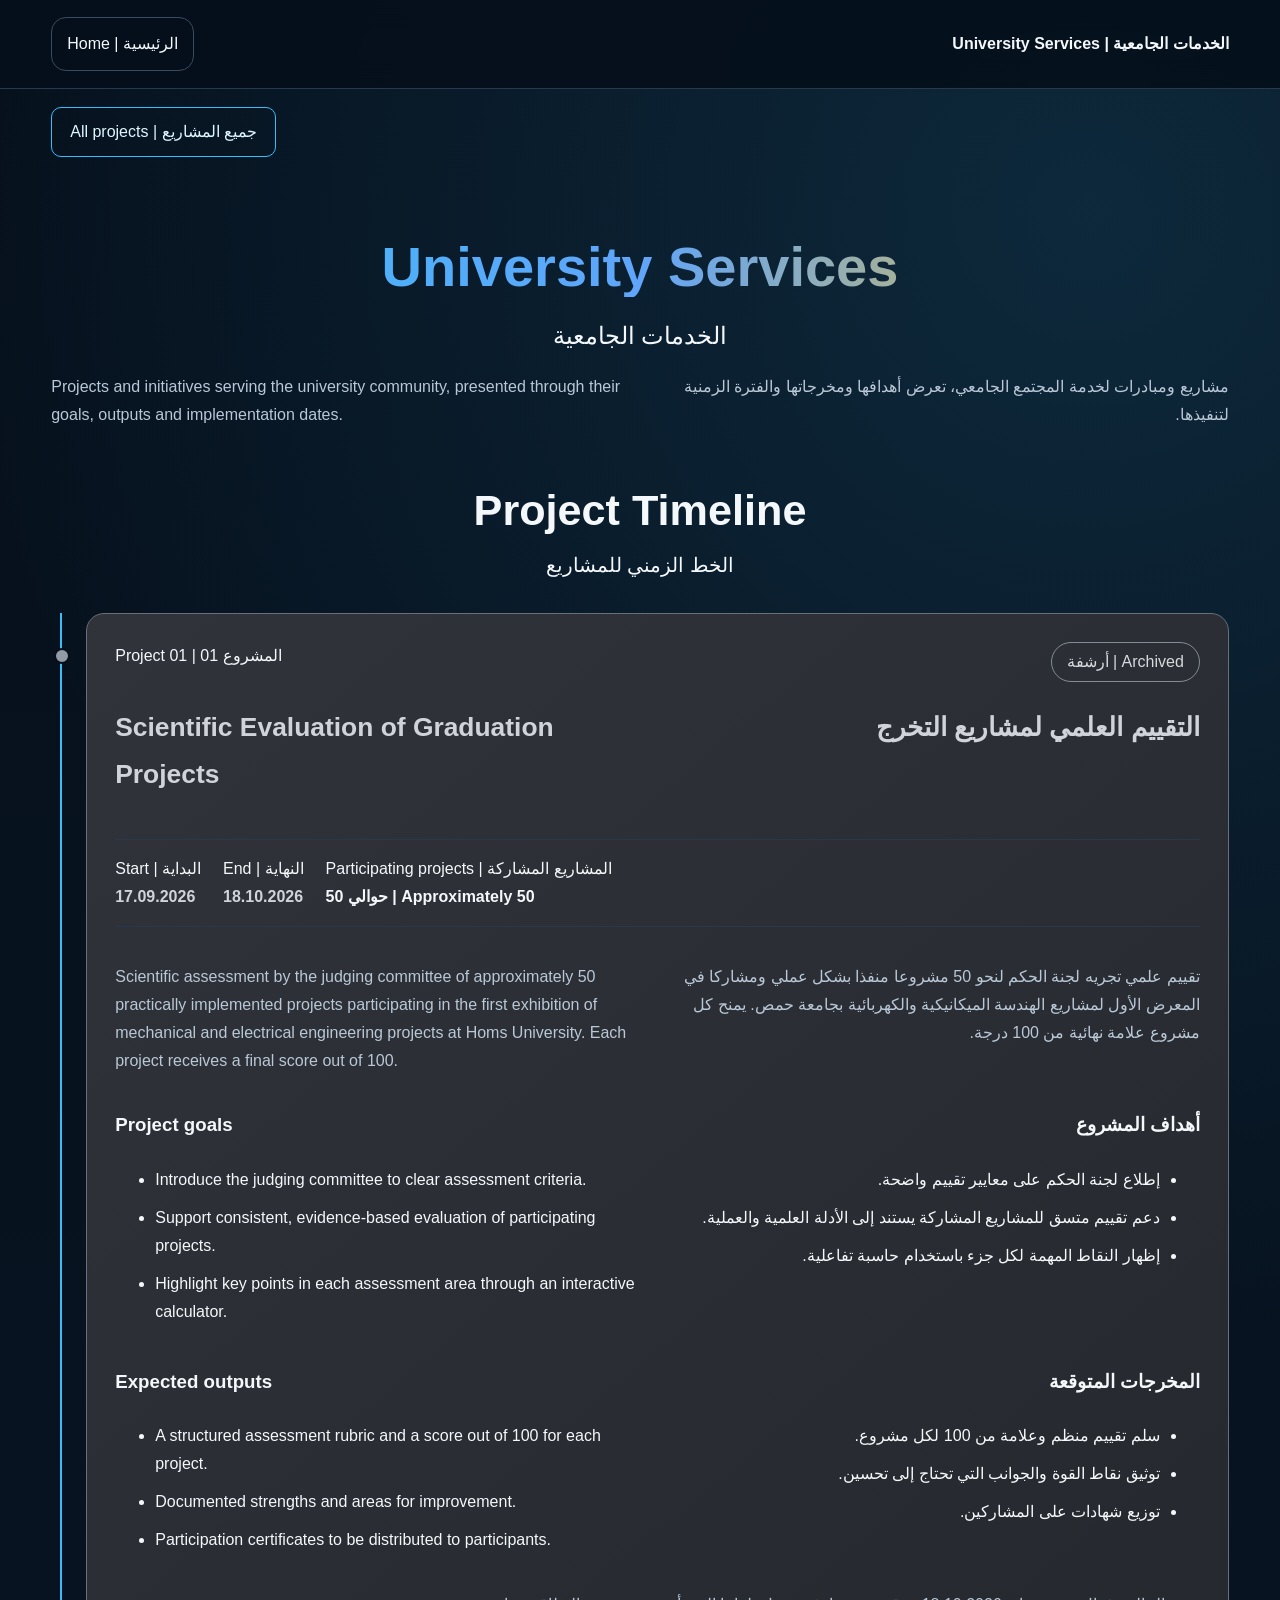
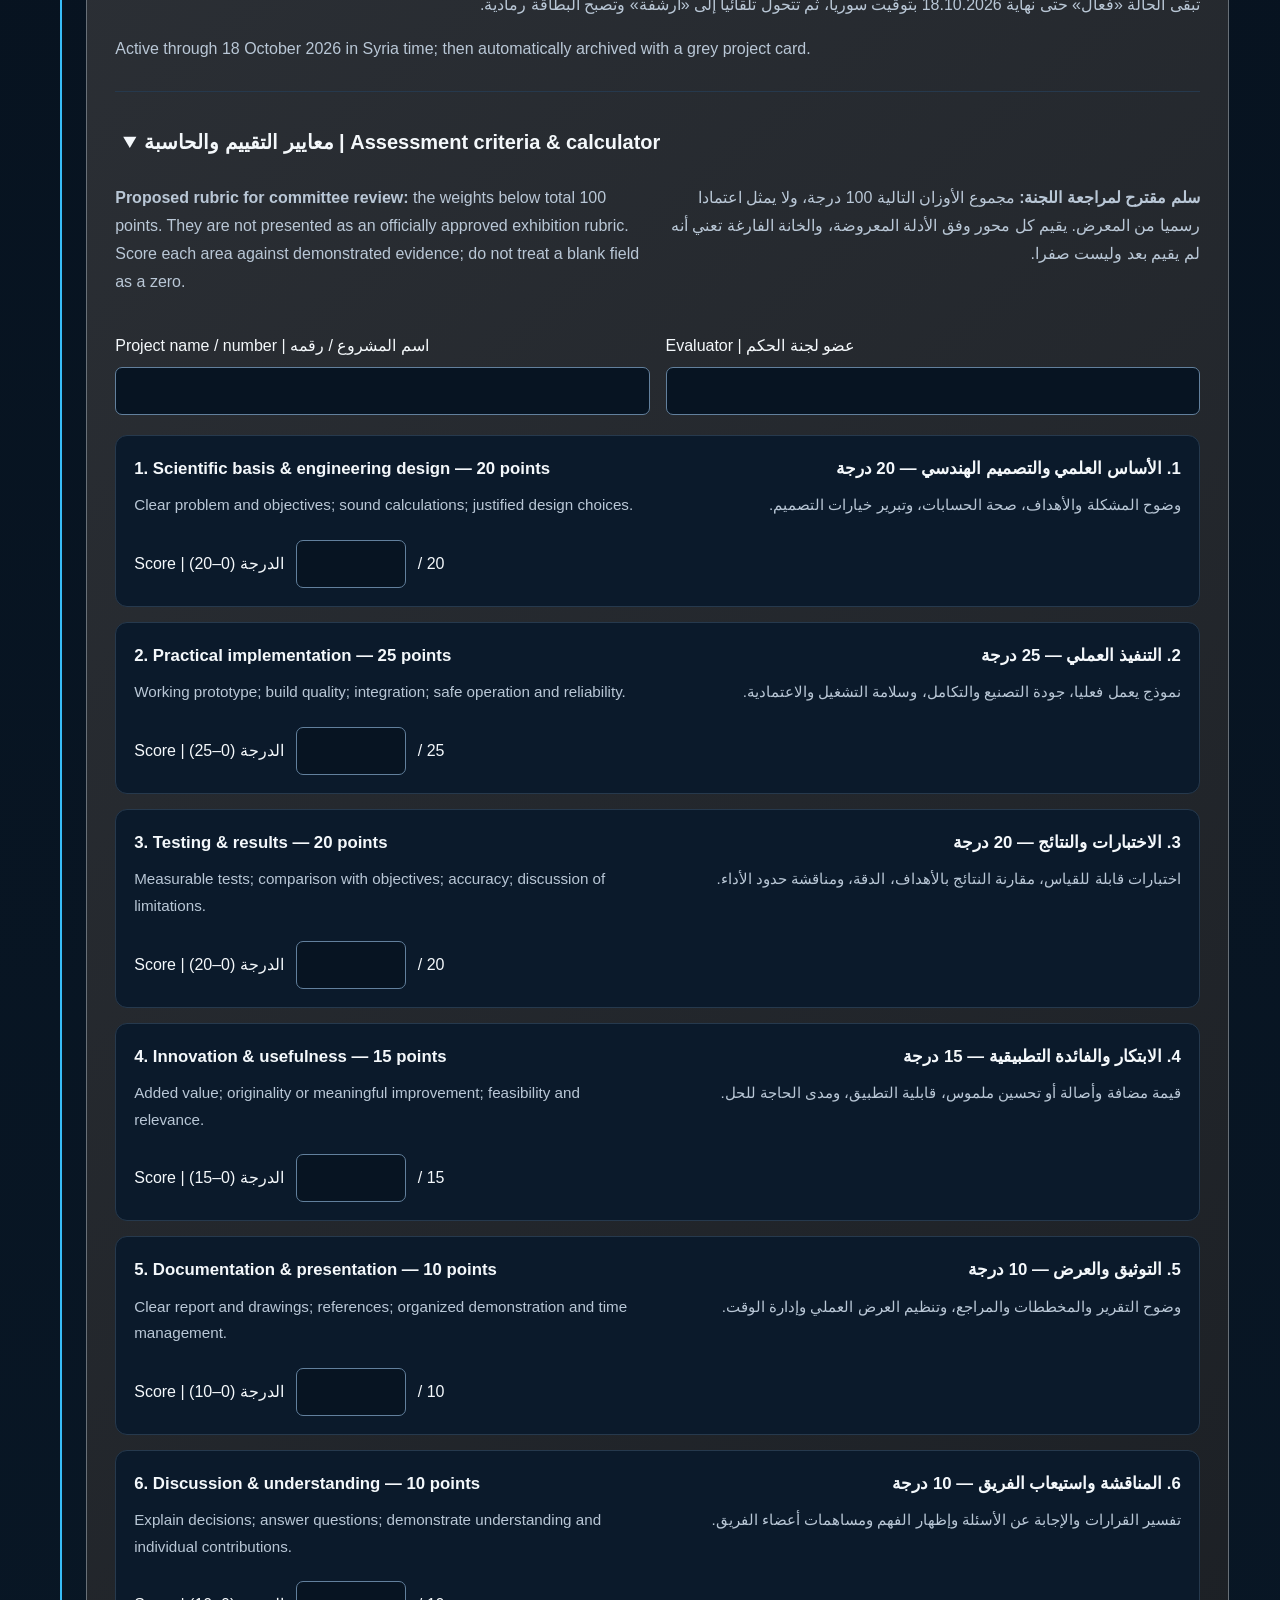
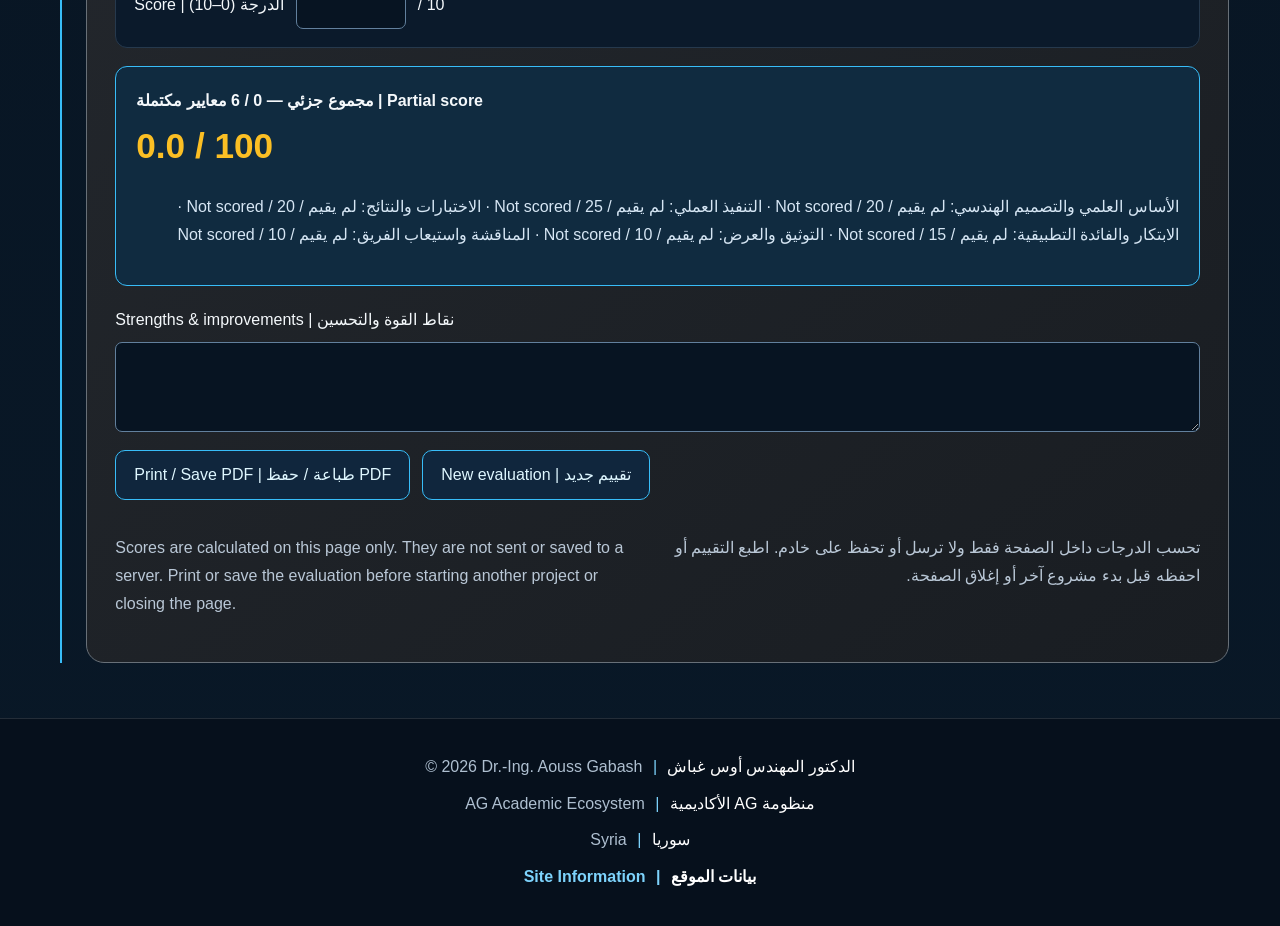
==== graduation-projects-evaluation.html @ f383e124 "Add dedicated graduation evaluation project details page" ====
<!doctype html><html lang="ar" dir="ltr"><head><meta charset="utf-8"><meta name="viewport" content="width=device-width,initial-scale=1"><title>تقييم مشاريع التخرج | Graduation Project Evaluation</title><meta name="description" content="مشاريع ومبادرات لخدمة المجتمع الجامعي، مع أهداف ومخرجات وفترات تنفيذ واضحة."><link rel="stylesheet" href="style.css"><style>
.hero{display:block;text-align:center;padding:45px 0 28px}.hero .pair{text-align:left}.hero h1{font-size:clamp(2rem,5vw,3.5rem)}nav{justify-content:space-between}.site-name{font-weight:bold}.home{font-size:1rem}.timeline{border-left:2px solid var(--blue);padding-left:24px;margin:20px 0 55px 9px}.project{position:relative;background:linear-gradient(140deg,#102d43,#0b1a2b);border:1px solid #327da0;border-radius:18px;padding:28px}.project:before{content:"";position:absolute;left:-33px;top:34px;width:12px;height:12px;border:2px solid var(--bg);border-radius:50%;background:var(--blue)}.project-head{display:flex;justify-content:space-between;gap:15px;flex-wrap:wrap}.status{border:1px solid #38bdf8;border-radius:30px;padding:5px 15px;color:#bcecff}.dates{display:flex;gap:22px;flex-wrap:wrap;margin:20px 0;padding:15px 0;border-block:1px solid var(--line)}.dates time{display:block;color:var(--gold);font-weight:bold}.project.archived{background:linear-gradient(140deg,#30343a,#191d22);border-color:#687078}.project.archived:before{background:#929aa3}.project.archived .status{border-color:#858c95;color:#d6d9dd}.project.archived h2,.project.archived time{color:#d0d4da}.project h2{font-size:1.65rem}.project .pair p{color:var(--muted)}.calculator{margin-top:28px;border-top:1px solid var(--line);padding-top:25px}.calculator summary{font-size:1.25rem}.rubric-row{border:1px solid var(--line);border-radius:12px;margin:15px 0;padding:18px;background:#0b1a2b}.rubric-row h3{font-size:1.05rem;margin:0}.rubric-row p{margin:9px 0;font-size:.95rem}.score-line{display:flex;align-items:center;gap:12px;flex-wrap:wrap;margin-top:12px}input,textarea{font:inherit;background:#071422;color:#f4f8fb;border:1px solid #62809d;border-radius:7px;padding:9px;max-width:100%}input[type=number]{width:110px}input:invalid{border-color:#fda4af}input:focus-visible,textarea:focus-visible,button:focus-visible{outline:3px solid var(--gold);outline-offset:3px}.identity{display:grid;grid-template-columns:1fr 1fr;gap:16px;margin:20px 0}.identity label{display:grid;gap:7px}.result{background:#102b40;border:1px solid #38bdf8;border-radius:12px;padding:20px;margin-top:18px}.result output{display:block;font-size:2.2rem;color:var(--gold);font-weight:bold}.feedback{color:#d6e6f4}.error{color:#fecdd3}button{font:inherit;cursor:pointer;background:#10263d}.actions{margin:18px 0}.notes{display:grid;gap:8px;margin-top:20px}.notes textarea{width:100%;min-height:90px}.muted{color:var(--muted)}.title .ar{text-align:center}
@media(max-width:680px){.timeline{padding-left:15px;margin-left:4px}.project{padding:17px}.project:before{left:-24px}.identity{grid-template-columns:1fr}.project h2{font-size:1.3rem}.site-name{font-size:.85rem}.dates{gap:14px}.home{width:auto;padding:8px 12px}}
@media print{header,.hero,.skip,footer,.actions,.calculator>summary{display:none!important}body{background:white!important;color:black!important}.container{width:100%}.timeline{border:0;margin:0;padding:0}.project,.project.archived,.rubric-row,.result{background:white!important;color:black!important;border-color:#888;box-shadow:none}.project:before{display:none}.pair p,.muted,.feedback,.project time,.result output{color:black!important}input,textarea{background:white;color:black;border:1px solid #aaa}.rubric-row{break-inside:avoid}.pair{grid-template-columns:1fr 1fr}.calculator{display:block}.project{padding:10px}}
</style></head><body>
<a class="skip" href="#main">إلى المحتوى | Skip to content</a><header><nav class="container"><a class="home" href="https://aoussgabash.com/">Home | الرئيسية</a><span class="site-name">University Services | الخدمات الجامعية</span></nav></header>
<main class="container" id="main"><div class="actions"><a class="button" href="index.html">All projects | جميع المشاريع</a></div><section class="hero"><h1 class="gradient">University Services</h1><div class="hero-ar" lang="ar">الخدمات الجامعية</div><div class="pair"><div lang="en"><p>Projects and initiatives serving the university community, presented through their goals, outputs and implementation dates.</p></div><div lang="ar" dir="rtl" class="ar"><p>مشاريع ومبادرات لخدمة المجتمع الجامعي، تعرض أهدافها ومخرجاتها والفترة الزمنية لتنفيذها.</p></div></div></section>
<div class="title"><h2>Project Timeline</h2><div class="ar" lang="ar">الخط الزمني للمشاريع</div></div>
<div class="timeline"><article class="project" aria-labelledby="project-title"><div class="project-head"><span>Project 01 | المشروع 01</span><span id="status" class="status">17.09.2026 – 18.10.2026</span></div>
<div class="pair"><div lang="en"><h2 id="project-title">Scientific Evaluation of Graduation Projects</h2></div><div lang="ar" dir="rtl" class="ar"><h2>التقييم العلمي لمشاريع التخرج</h2></div></div>
<div class="dates"><div>Start | البداية<time datetime="2026-09-17">17.09.2026</time></div><div>End | النهاية<time datetime="2026-10-18">18.10.2026</time></div><div>Participating projects | المشاريع المشاركة<strong style="display:block">حوالي 50 | Approximately 50</strong></div></div>
<div class="pair"><div lang="en"><p>Scientific assessment by the judging committee of approximately 50 practically implemented projects participating in the first exhibition of mechanical and electrical engineering projects at Homs University. Each project receives a final score out of 100.</p></div><div lang="ar" dir="rtl" class="ar"><p>تقييم علمي تجريه لجنة الحكم لنحو 50 مشروعا منفذا بشكل عملي ومشاركا في المعرض الأول لمشاريع الهندسة الميكانيكية والكهربائية بجامعة حمص. يمنح كل مشروع علامة نهائية من 100 درجة.</p></div></div>
<div class="pair"><div lang="en"><h3>Project goals</h3><ul><li>Introduce the judging committee to clear assessment criteria.</li><li>Support consistent, evidence-based evaluation of participating projects.</li><li>Highlight key points in each assessment area through an interactive calculator.</li></ul></div><div lang="ar" dir="rtl" class="ar"><h3>أهداف المشروع</h3><ul><li>إطلاع لجنة الحكم على معايير تقييم واضحة.</li><li>دعم تقييم متسق للمشاريع المشاركة يستند إلى الأدلة العلمية والعملية.</li><li>إظهار النقاط المهمة لكل جزء باستخدام حاسبة تفاعلية.</li></ul></div></div>
<div class="pair"><div lang="en"><h3>Expected outputs</h3><ul><li>A structured assessment rubric and a score out of 100 for each project.</li><li>Documented strengths and areas for improvement.</li><li>Participation certificates to be distributed to participants.</li></ul></div><div lang="ar" dir="rtl" class="ar"><h3>المخرجات المتوقعة</h3><ul><li>سلم تقييم منظم وعلامة من 100 لكل مشروع.</li><li>توثيق نقاط القوة والجوانب التي تحتاج إلى تحسين.</li><li>توزيع شهادات على المشاركين.</li></ul></div></div>
<p class="muted" lang="ar" dir="rtl">تبقى الحالة «فعال» حتى نهاية 18.10.2026 بتوقيت سوريا، ثم تتحول تلقائيا إلى «أرشفة» وتصبح البطاقة رمادية.</p><p class="muted" lang="en">Active through 18 October 2026 in Syria time; then automatically archived with a grey project card.</p>
<noscript><p>يلزم تفعيل JavaScript للحالة التلقائية والحاسبة. | JavaScript is required for automatic status and scoring.</p></noscript>
<details class="calculator" id="calculator" open><summary>معايير التقييم والحاسبة | Assessment criteria &amp; calculator</summary>
<div class="pair"><div lang="en"><p><strong>Proposed rubric for committee review:</strong> the weights below total 100 points. They are not presented as an officially approved exhibition rubric. Score each area against demonstrated evidence; do not treat a blank field as a zero.</p></div><div lang="ar" dir="rtl" class="ar"><p><strong>سلم مقترح لمراجعة اللجنة:</strong> مجموع الأوزان التالية 100 درجة، ولا يمثل اعتمادا رسميا من المعرض. يقيم كل محور وفق الأدلة المعروضة، والخانة الفارغة تعني أنه لم يقيم بعد وليست صفرا.</p></div></div>
<form id="evaluation"><div class="identity"><label>Project name / number | اسم المشروع / رقمه<input name="project" autocomplete="off"></label><label>Evaluator | عضو لجنة الحكم<input name="evaluator" autocomplete="off"></label></div>
<div class="rubric-row"><div class="pair"><div lang="en"><h3>1. Scientific basis & engineering design — 20 points</h3><p>Clear problem and objectives; sound calculations; justified design choices.</p></div><div lang="ar" dir="rtl" class="ar"><h3>1. الأساس العلمي والتصميم الهندسي — 20 درجة</h3><p>وضوح المشكلة والأهداف، صحة الحسابات، وتبرير خيارات التصميم.</p></div></div><div class="score-line"><label for="score-0">Score | الدرجة (0–20)</label><input class="score" id="score-0" type="number" inputmode="decimal" min="0" max="20" step="any" aria-describedby="score-error"><span>/ 20</span></div></div><div class="rubric-row"><div class="pair"><div lang="en"><h3>2. Practical implementation — 25 points</h3><p>Working prototype; build quality; integration; safe operation and reliability.</p></div><div lang="ar" dir="rtl" class="ar"><h3>2. التنفيذ العملي — 25 درجة</h3><p>نموذج يعمل فعليا، جودة التصنيع والتكامل، وسلامة التشغيل والاعتمادية.</p></div></div><div class="score-line"><label for="score-1">Score | الدرجة (0–25)</label><input class="score" id="score-1" type="number" inputmode="decimal" min="0" max="25" step="any" aria-describedby="score-error"><span>/ 25</span></div></div><div class="rubric-row"><div class="pair"><div lang="en"><h3>3. Testing & results — 20 points</h3><p>Measurable tests; comparison with objectives; accuracy; discussion of limitations.</p></div><div lang="ar" dir="rtl" class="ar"><h3>3. الاختبارات والنتائج — 20 درجة</h3><p>اختبارات قابلة للقياس، مقارنة النتائج بالأهداف، الدقة، ومناقشة حدود الأداء.</p></div></div><div class="score-line"><label for="score-2">Score | الدرجة (0–20)</label><input class="score" id="score-2" type="number" inputmode="decimal" min="0" max="20" step="any" aria-describedby="score-error"><span>/ 20</span></div></div><div class="rubric-row"><div class="pair"><div lang="en"><h3>4. Innovation & usefulness — 15 points</h3><p>Added value; originality or meaningful improvement; feasibility and relevance.</p></div><div lang="ar" dir="rtl" class="ar"><h3>4. الابتكار والفائدة التطبيقية — 15 درجة</h3><p>قيمة مضافة وأصالة أو تحسين ملموس، قابلية التطبيق، ومدى الحاجة للحل.</p></div></div><div class="score-line"><label for="score-3">Score | الدرجة (0–15)</label><input class="score" id="score-3" type="number" inputmode="decimal" min="0" max="15" step="any" aria-describedby="score-error"><span>/ 15</span></div></div><div class="rubric-row"><div class="pair"><div lang="en"><h3>5. Documentation & presentation — 10 points</h3><p>Clear report and drawings; references; organized demonstration and time management.</p></div><div lang="ar" dir="rtl" class="ar"><h3>5. التوثيق والعرض — 10 درجة</h3><p>وضوح التقرير والمخططات والمراجع، وتنظيم العرض العملي وإدارة الوقت.</p></div></div><div class="score-line"><label for="score-4">Score | الدرجة (0–10)</label><input class="score" id="score-4" type="number" inputmode="decimal" min="0" max="10" step="any" aria-describedby="score-error"><span>/ 10</span></div></div><div class="rubric-row"><div class="pair"><div lang="en"><h3>6. Discussion & understanding — 10 points</h3><p>Explain decisions; answer questions; demonstrate understanding and individual contributions.</p></div><div lang="ar" dir="rtl" class="ar"><h3>6. المناقشة واستيعاب الفريق — 10 درجة</h3><p>تفسير القرارات والإجابة عن الأسئلة وإظهار الفهم ومساهمات أعضاء الفريق.</p></div></div><div class="score-line"><label for="score-5">Score | الدرجة (0–10)</label><input class="score" id="score-5" type="number" inputmode="decimal" min="0" max="10" step="any" aria-describedby="score-error"><span>/ 10</span></div></div>
<div class="result" aria-live="polite"><strong id="completion"></strong><output id="total">— / 100</output><p id="score-error" class="error"></p><p id="breakdown" class="feedback" dir="rtl"></p></div>
<label class="notes">Strengths &amp; improvements | نقاط القوة والتحسين<textarea name="notes"></textarea></label>
<div class="actions"><button class="button" type="button" id="print">Print / Save PDF | طباعة / حفظ PDF</button><button class="button" type="reset">New evaluation | تقييم جديد</button></div>
<div class="pair"><div lang="en"><p class='muted'>Scores are calculated on this page only. They are not sent or saved to a server. Print or save the evaluation before starting another project or closing the page.</p></div><div lang="ar" dir="rtl" class="ar"><p class='muted'>تحسب الدرجات داخل الصفحة فقط ولا ترسل أو تحفظ على خادم. اطبع التقييم أو احفظه قبل بدء مشروع آخر أو إغلاق الصفحة.</p></div></div>
</form></details></article></div></main><footer id="ag-central-footer" class="site-footer ag-central-footer">
<div class="ag-central-footer-inner">
<p class="ag-central-footer-line">© 2026 Dr.-Ing. Aouss Gabash <span class="ag-central-footer-sep" aria-hidden="true">|</span> <span class="ag-central-footer-ar" lang="ar" dir="rtl">الدكتور المهندس أوس غباش</span></p>
<p class="ag-central-footer-line">AG Academic Ecosystem <span class="ag-central-footer-sep" aria-hidden="true">|</span> <span class="ag-central-footer-ar" lang="ar" dir="rtl">منظومة AG الأكاديمية</span></p>
<p class="ag-central-footer-line">Syria <span class="ag-central-footer-sep" aria-hidden="true">|</span> <span class="ag-central-footer-ar" lang="ar" dir="rtl">سوريا</span></p>
<p class="ag-central-footer-line"><a class="ag-central-footer-link" href="https://aoussgabash.com/site-information.html">Site Information <span class="ag-central-footer-sep" aria-hidden="true">|</span> <span class="ag-central-footer-ar" lang="ar" dir="rtl">بيانات الموقع</span></a></p>
</div></footer><script>
const criteria=[["Scientific basis & engineering design","الأساس العلمي والتصميم الهندسي",20,"Clear problem and objectives; sound calculations; justified design choices.","وضوح المشكلة والأهداف، صحة الحسابات، وتبرير خيارات التصميم."],["Practical implementation","التنفيذ العملي",25,"Working prototype; build quality; integration; safe operation and reliability.","نموذج يعمل فعليا، جودة التصنيع والتكامل، وسلامة التشغيل والاعتمادية."],["Testing & results","الاختبارات والنتائج",20,"Measurable tests; comparison with objectives; accuracy; discussion of limitations.","اختبارات قابلة للقياس، مقارنة النتائج بالأهداف، الدقة، ومناقشة حدود الأداء."],["Innovation & usefulness","الابتكار والفائدة التطبيقية",15,"Added value; originality or meaningful improvement; feasibility and relevance.","قيمة مضافة وأصالة أو تحسين ملموس، قابلية التطبيق، ومدى الحاجة للحل."],["Documentation & presentation","التوثيق والعرض",10,"Clear report and drawings; references; organized demonstration and time management.","وضوح التقرير والمخططات والمراجع، وتنظيم العرض العملي وإدارة الوقت."],["Discussion & understanding","المناقشة واستيعاب الفريق",10,"Explain decisions; answer questions; demonstrate understanding and individual contributions.","تفسير القرارات والإجابة عن الأسئلة وإظهار الفهم ومساهمات أعضاء الفريق."]];
function projectState(now){
 const p=new Intl.DateTimeFormat('en-CA',{timeZone:'Asia/Damascus',year:'numeric',month:'2-digit',day:'2-digit'}).formatToParts(now);
 const get=t=>p.find(x=>x.type===t).value;
 const day=get('year')+'-'+get('month')+'-'+get('day');
 return day>'2026-10-18'?'archived':day<'2026-09-17'?'upcoming':'active';
}
function evaluate(values){
 if(values.some((v,i)=>v!==''&&(!Number.isFinite(Number(v))||Number(v)<0||Number(v)>criteria[i][2])))return {invalid:true};
 const count=values.filter(v=>v!=='').length;
 return {count,total:values.reduce((s,v)=>s+(v===''?0:Number(v)),0)};
}
function refreshStatus(){
 const state=projectState(new Date());document.querySelector('.project').classList.toggle('archived',state==='archived');
 document.getElementById('status').textContent=state==='archived'?'أرشفة | Archived':state==='upcoming'?'قادم | Upcoming':'فعال | Active';
}
const inputs=[...document.querySelectorAll('.score')];
function refreshScore(){
 const values=inputs.map(x=>x.value);const result=evaluate(values);
 document.getElementById('score-error').textContent=result.invalid?'أدخل لكل معيار قيمة ضمن الحد الموضح. | Enter a score within each stated limit.':'';
 document.getElementById('total').textContent=result.invalid?'— / 100':result.total.toFixed(1)+' / 100';
 document.getElementById('completion').textContent=result.invalid?'النتيجة غير صالحة | Invalid result':result.count===criteria.length?'العلامة النهائية | Final score':'مجموع جزئي — '+result.count+' / '+criteria.length+' معايير مكتملة | Partial score';
 document.getElementById('breakdown').textContent=result.invalid?'':criteria.map((c,i)=>c[1]+': '+(values[i]===''?'لم يقيم / Not scored':values[i])+' / '+c[2]).join(' · ');
}
refreshStatus();setInterval(refreshStatus,60000);document.addEventListener('visibilitychange',refreshStatus);
inputs.forEach(x=>x.addEventListener('input',refreshScore));
document.getElementById('evaluation').addEventListener('reset',()=>setTimeout(refreshScore,0));
document.getElementById('print').addEventListener('click',()=>{document.getElementById('calculator').open=true;window.print()});
window.addEventListener('beforeprint',()=>{document.getElementById('calculator').open=true});
refreshScore();
</script></body></html>
---- style.css ----
:root{--bg:#06101c;--bg2:#091827;--panel:#10263d;--panel2:#0b1a2b;--line:#26394d;--text:#f4f8fb;--muted:#b9c7d6;--blue:#38bdf8;--gold:#fbbf24}
*{box-sizing:border-box}html{scroll-behavior:smooth}body{margin:0;font-family:Arial,Tahoma,sans-serif;background:radial-gradient(circle at 85% 5%,rgba(56,189,248,.14),transparent 28%),linear-gradient(180deg,var(--bg),var(--bg2));color:var(--text);line-height:1.75}.container{width:min(1180px,92%);margin:auto}a{color:inherit;text-decoration:none}
header{position:sticky;top:0;z-index:50;background:rgba(6,16,28,.92);backdrop-filter:blur(14px);border-bottom:1px solid var(--line)}nav{min-height:88px;display:flex;align-items:center;gap:20px}.home{width:54px;height:54px;border:1px solid #3b4b5c;border-radius:15px;display:grid;place-items:center;font-size:24px}.brand{display:flex;align-items:center;gap:11px;font-weight:800}.brand img{width:48px;height:48px;border-radius:50%}.brand span{font-size:1.1rem;line-height:1.35}.brand b{color:var(--blue)}.navlinks{margin-left:auto;display:flex;gap:25px}.navlinks a{text-align:center}.navlinks small{display:block;direction:rtl;font-size:.84rem}
.hero{display:grid;grid-template-columns:1.2fr .8fr;align-items:center;gap:42px;padding:65px 0 35px}.badge{display:inline-flex;padding:7px 13px;border-radius:999px;border:1px solid rgba(56,189,248,.35);background:rgba(56,189,248,.08);color:#dff7ff}.hero h1{font-size:clamp(2.4rem,6vw,4.7rem);line-height:1.05;margin:18px 0}.gradient{background:linear-gradient(90deg,var(--blue),#60a5fa,var(--gold));-webkit-background-clip:text;color:transparent}.hero-ar{direction:rtl;font-size:1.5rem}.hero p{color:var(--muted);max-width:760px}.hero-logo{text-align:center}.hero-logo img{width:min(300px,75vw);border-radius:28%;filter:drop-shadow(0 26px 60px rgba(0,0,0,.42))}
section{padding:48px 0}.title{text-align:center;margin-bottom:30px}.title h2{font-size:clamp(2rem,4vw,2.7rem);margin:0}.title .ar{direction:rtl;font-size:1.25rem}.title p{color:var(--muted)}
.course-grid{display:grid;grid-template-columns:repeat(2,1fr);gap:22px}.course{position:relative;display:block;min-height:260px;padding:27px;background:linear-gradient(180deg,var(--panel),var(--panel2));border:1px solid var(--line);border-radius:19px;transition:.2s}.course:hover{transform:translateY(-5px);border-color:rgba(56,189,248,.65);box-shadow:0 20px 48px rgba(0,0,0,.27)}.course:nth-child(even){border-color:rgba(251,191,36,.34);background:radial-gradient(circle at 90% 10%,rgba(251,191,36,.09),transparent 35%),linear-gradient(180deg,#172333,#0d1926)}.code{color:var(--blue);font-size:.82rem;font-weight:800;letter-spacing:.08em}.course:nth-child(even) .code{color:var(--gold)}.course h3{font-size:1.45rem;margin:9px 0 3px}.course .ar{direction:rtl;text-align:right;font-size:1.25rem;font-weight:700}.course p{color:var(--muted)}.meta{display:flex;gap:10px;flex-wrap:wrap;margin-top:18px;padding-right:155px}.pill{padding:5px 10px;border:1px solid var(--line);border-radius:999px;font-size:.78rem;color:#dff7ff}.open{position:absolute;right:25px;bottom:20px;color:#bae6fd;font-weight:800}.course:nth-child(even) .open{color:#fcd34d}.planned{opacity:.82}.planned .open{color:var(--muted)}.add-course{border-style:dashed;display:flex;align-items:center;justify-content:center;text-align:center;color:var(--muted)}.add-course strong{display:block;color:#fff;font-size:2rem}footer{border-top:1px solid var(--line);padding:48px 0;text-align:center;color:#c8d9ec}.footer-wrap{display:flex;flex-direction:column;align-items:center;gap:12px;font-size:1rem}.site-footer a{color:#55bdf7}.site-footer strong{font-weight:800}
@media(max-width:900px){.navlinks{display:none}.hero{grid-template-columns:1fr;text-align:center}.hero-logo{order:-1}.hero-logo img{width:220px}}@media(max-width:680px){.course-grid{grid-template-columns:1fr}.brand span{font-size:.9rem}.course{padding-bottom:86px}.meta{padding-right:0;margin-bottom:8px}.open{left:27px;right:auto;bottom:22px}}

/* Central footer: exact layout and typography of homepage assets/shared/ag-theme.css */
#ag-central-footer{padding:34px 0;border-top:1px solid rgba(255,255,255,.12);background:#06101c;color:#aebfd0;font-family:Arial,Helvetica,sans-serif}
#ag-central-footer .ag-central-footer-inner{width:min(1120px,calc(100% - 32px));margin-inline:auto;text-align:center}
#ag-central-footer .ag-central-footer-line{margin:0;line-height:1.8}
#ag-central-footer .ag-central-footer-line + .ag-central-footer-line{margin-top:8px}
#ag-central-footer .ag-central-footer-ar{color:#fff;direction:rtl;unicode-bidi:isolate;font-family:Tahoma,Arial,sans-serif}
#ag-central-footer .ag-central-footer-sep{margin-inline:6px;color:#7dd3fc}
#ag-central-footer .ag-central-footer-link{color:#7dd3fc;text-decoration:none;font-weight:700}
#ag-central-footer .ag-central-footer-link:hover{color:#fff;text-decoration:underline}
@media(max-width:680px){#ag-central-footer{padding:30px 0}#ag-central-footer .ag-central-footer-inner{width:min(1120px,calc(100% - 24px));font-size:.92rem}}

.actions{display:flex;flex-wrap:wrap;gap:12px;margin-top:22px}.button{display:inline-block;padding:10px 18px;border:1px solid var(--blue);border-radius:10px;color:#dff7ff}.button:hover{background:#16364d}.ar{direction:rtl;text-align:right}.pair{display:grid;grid-template-columns:1fr 1fr;gap:24px}.panel{padding:25px;border:1px solid var(--line);border-radius:19px;background:linear-gradient(180deg,var(--panel),var(--panel2));margin:18px 0}.panel h3{margin-top:0}.panel p{color:var(--muted)}.skip{position:absolute;left:-9999px}.skip:focus{left:10px;top:10px;z-index:99;background:#10263d;padding:15px}a:focus-visible,summary:focus-visible{outline:3px solid var(--gold);outline-offset:5px}summary{cursor:pointer;font-weight:700;padding:8px}.hero{padding-top:45px}.hero h1{font-size:clamp(2.3rem,5vw,4.3rem)}.navlinks{gap:18px}.open{position:static;display:block;margin-top:20px}.meta{padding-right:0}.course{min-height:250px}.subnav{display:flex;flex-wrap:wrap;gap:10px;padding-bottom:20px}.subnav a{color:var(--blue)}@media(max-width:900px){nav{flex-wrap:wrap;padding:12px 0;gap:12px}.navlinks{display:flex;width:100%;justify-content:center;gap:16px;font-size:.85rem}.hero-logo img{width:170px}.pair{grid-template-columns:1fr;gap:4px}.hero{gap:15px;padding-top:25px}.actions{justify-content:center}header{position:relative}}
/* Research introduction and complete bilingual areas */
.research-intro{margin-top:24px}.hero .research-intro p{font-family:Arial,Tahoma,sans-serif;font-size:1.08rem;line-height:1.9;font-weight:400;margin:0;max-width:none}.hero .research-intro p+p{margin-top:14px;padding-top:14px;border-top:1px solid var(--line)}.research-intro [lang="en"]{text-align:left}.research-intro [lang="ar"]{text-align:right}.research-areas{padding-top:24px}.research-area-list{list-style:none;padding:0;margin:0;border:1px solid var(--line);border-radius:19px;overflow:hidden;background:linear-gradient(180deg,var(--panel),var(--panel2))}.research-area-list li{display:grid;grid-template-columns:36px minmax(0,1fr) minmax(0,1fr);gap:22px;align-items:center;padding:21px 25px}.research-area-list li+li{border-top:1px solid var(--line)}.research-area-list li:nth-child(even){background:rgba(251,191,36,.035)}.research-area-list li>span:not(.area-number){font-family:Arial,Tahoma,sans-serif;font-size:1.05rem;line-height:1.8;font-weight:500;overflow-wrap:anywhere}.research-area-list [lang="ar"]{text-align:right}.area-number{font-size:.85rem;font-weight:700;color:var(--blue)}.research-area-list li:nth-child(even) .area-number{color:var(--gold)}@media(max-width:680px){.research-area-list li{grid-template-columns:28px minmax(0,1fr);gap:7px 12px;padding:18px}.area-number{grid-row:1 / 3;align-self:start}.research-area-list [lang="ar"]{grid-column:2}.hero .research-intro p{font-size:1rem}}


/* University services: preserve the shared AG palette and bilingual structure. */
.home{width:auto;height:auto;min-height:54px;padding:8px 15px;display:flex;gap:10px;font-size:1rem;flex-shrink:0}
.home>span:first-child{font-size:1.6rem}.brand{margin-left:auto}.brand small{display:block;font-size:.85rem;color:var(--muted);font-weight:400}
.title>.ar{text-align:center}.course .pair .ar{font-size:1rem;font-weight:400}
section[id]{scroll-margin-top:110px}.site-note{margin-bottom:48px;border-color:#72602e}.site-note h2{font-size:1.25rem}
li{padding:5px 0}p{overflow-wrap:break-word}.pair>div{min-width:0}
@media(max-width:540px){nav{justify-content:space-between;gap:8px}.home{padding:8px 10px;font-size:.85rem}.brand{gap:7px}.brand img{width:38px;height:38px}.brand span{font-size:.8rem}.brand small{font-size:.75rem}.badge{font-size:.8rem}.hero h1{font-size:2.6rem}.course{padding-bottom:27px}section{padding:30px 0}}
@media(prefers-reduced-motion:reduce){html{scroll-behavior:auto}.course{transition:none}.course:hover{transform:none}}
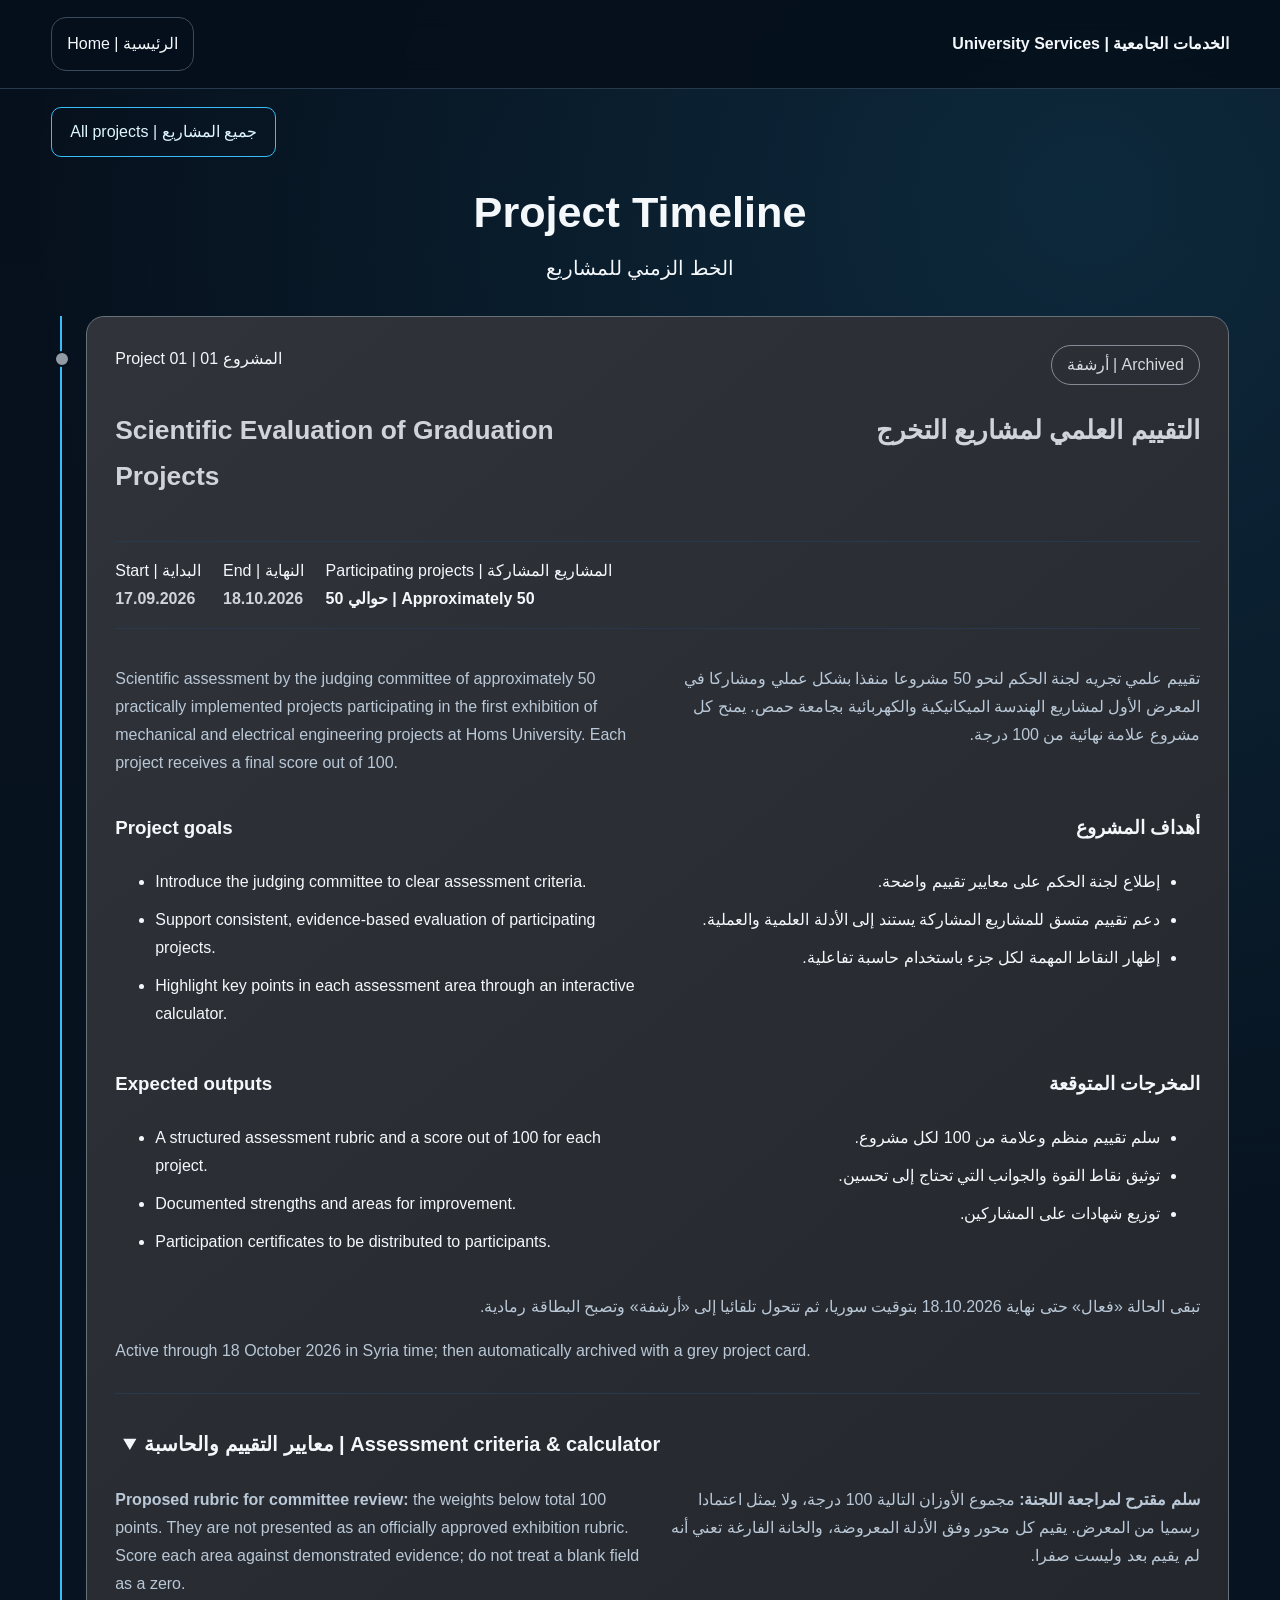
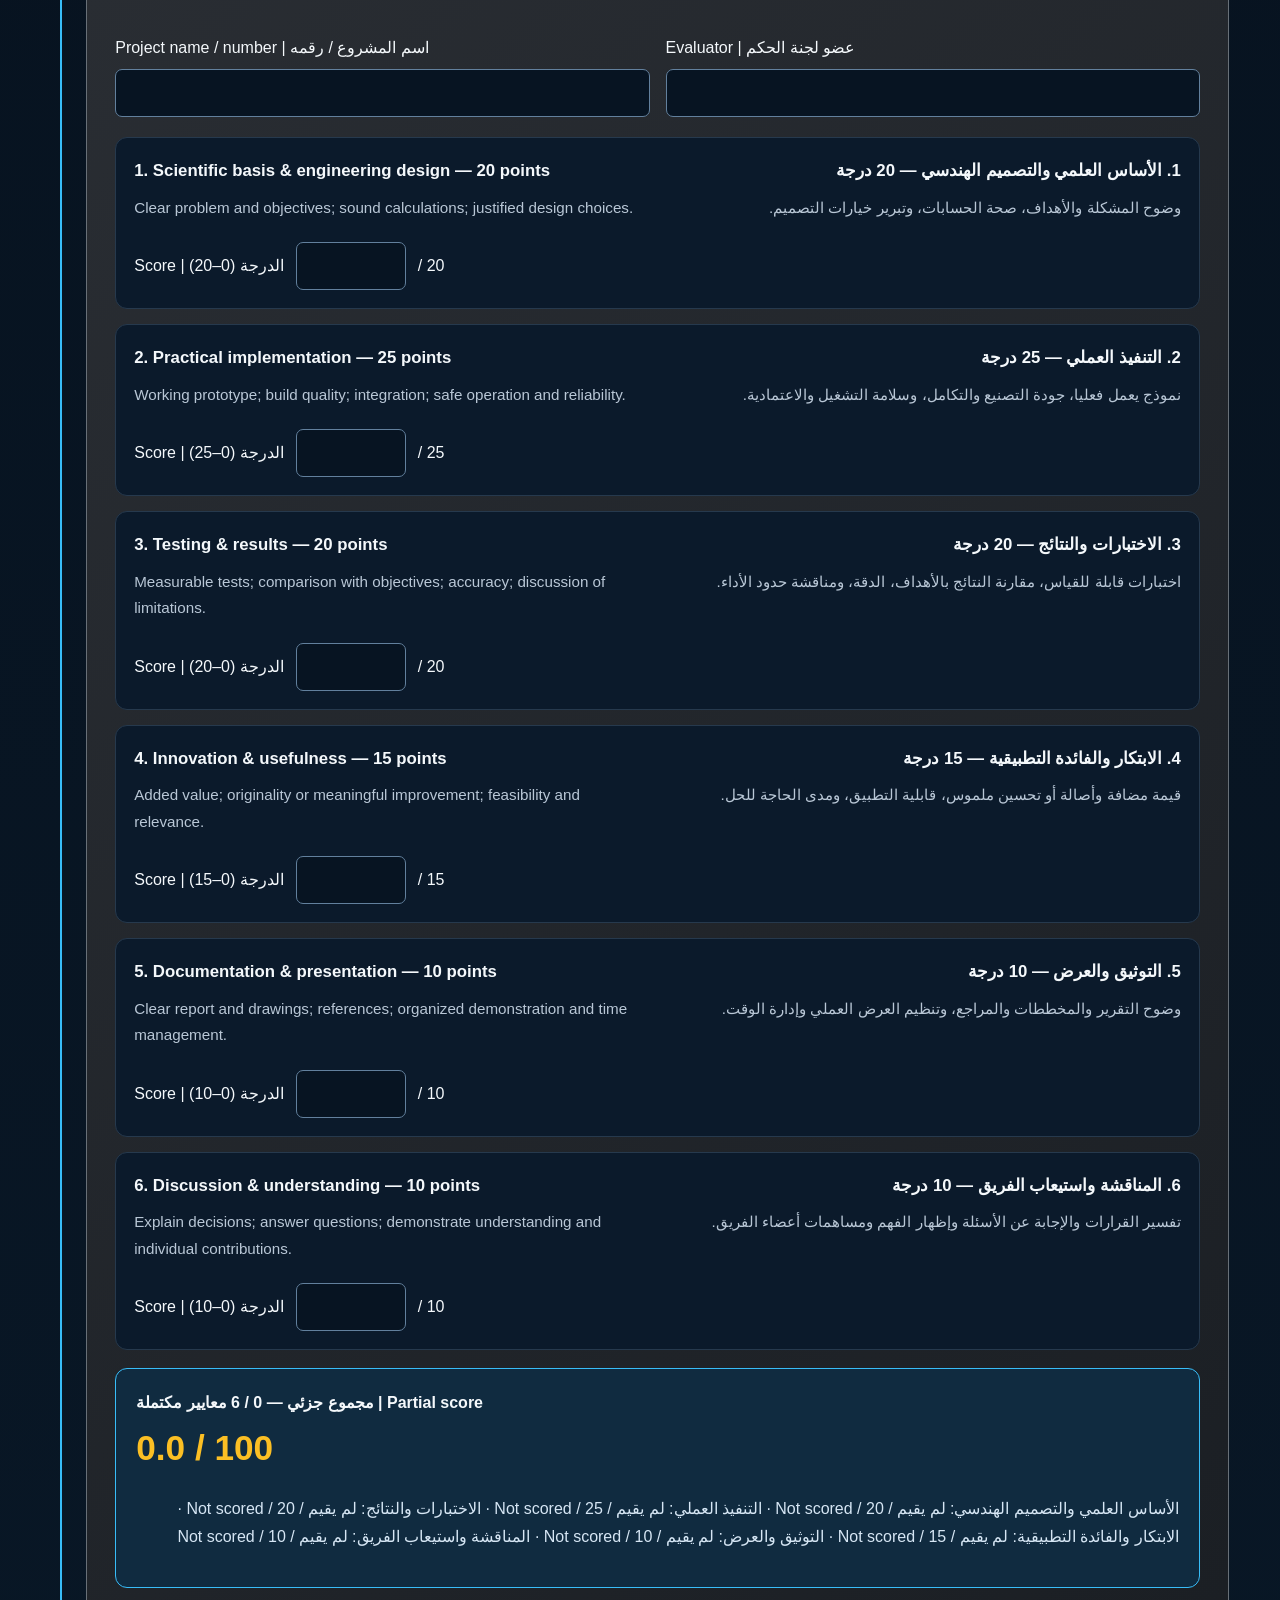
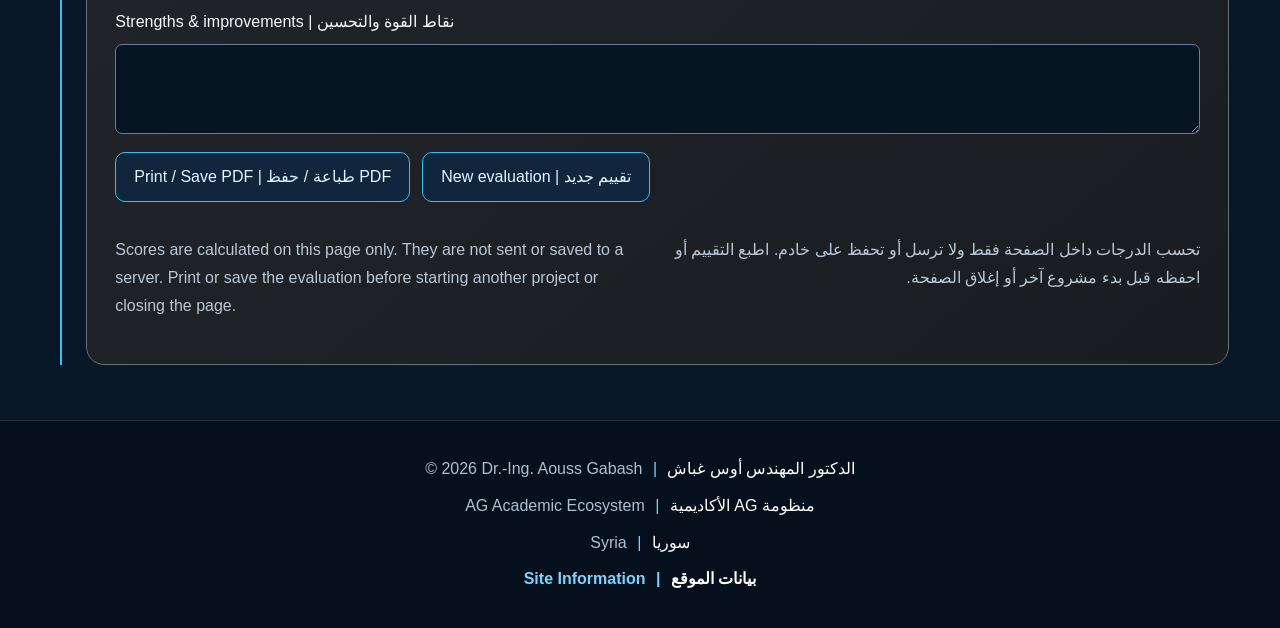
==== commit 783af883: "Remove introductory University Services hero as requested" ====
--- a/graduation-projects-evaluation.html
+++ b/graduation-projects-evaluation.html
@@ -4,7 +4,7 @@
 @media print{header,.hero,.skip,footer,.actions,.calculator>summary{display:none!important}body{background:white!important;color:black!important}.container{width:100%}.timeline{border:0;margin:0;padding:0}.project,.project.archived,.rubric-row,.result{background:white!important;color:black!important;border-color:#888;box-shadow:none}.project:before{display:none}.pair p,.muted,.feedback,.project time,.result output{color:black!important}input,textarea{background:white;color:black;border:1px solid #aaa}.rubric-row{break-inside:avoid}.pair{grid-template-columns:1fr 1fr}.calculator{display:block}.project{padding:10px}}
 </style></head><body>
 <a class="skip" href="#main">إلى المحتوى | Skip to content</a><header><nav class="container"><a class="home" href="https://aoussgabash.com/">Home | الرئيسية</a><span class="site-name">University Services | الخدمات الجامعية</span></nav></header>
-<main class="container" id="main"><div class="actions"><a class="button" href="index.html">All projects | جميع المشاريع</a></div><section class="hero"><h1 class="gradient">University Services</h1><div class="hero-ar" lang="ar">الخدمات الجامعية</div><div class="pair"><div lang="en"><p>Projects and initiatives serving the university community, presented through their goals, outputs and implementation dates.</p></div><div lang="ar" dir="rtl" class="ar"><p>مشاريع ومبادرات لخدمة المجتمع الجامعي، تعرض أهدافها ومخرجاتها والفترة الزمنية لتنفيذها.</p></div></div></section>
+<main class="container" id="main"><div class="actions"><a class="button" href="index.html">All projects | جميع المشاريع</a></div>
 <div class="title"><h2>Project Timeline</h2><div class="ar" lang="ar">الخط الزمني للمشاريع</div></div>
 <div class="timeline"><article class="project" aria-labelledby="project-title"><div class="project-head"><span>Project 01 | المشروع 01</span><span id="status" class="status">17.09.2026 – 18.10.2026</span></div>
 <div class="pair"><div lang="en"><h2 id="project-title">Scientific Evaluation of Graduation Projects</h2></div><div lang="ar" dir="rtl" class="ar"><h2>التقييم العلمي لمشاريع التخرج</h2></div></div>
